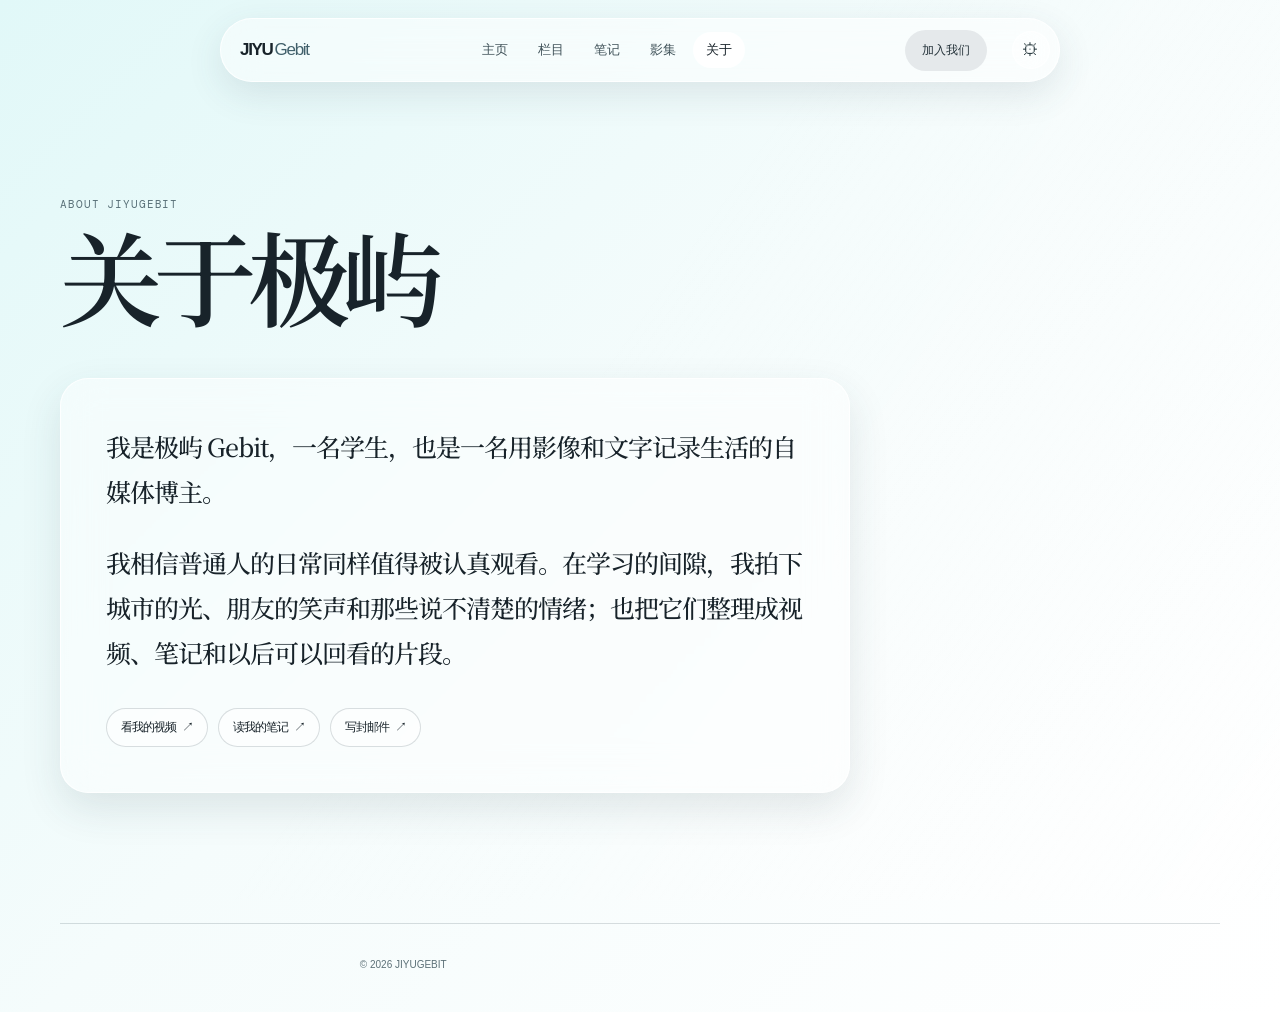
==== about.html @ cc9c372c "yes" ====
<!doctype html><html lang="zh-CN"><head><meta charset="utf-8"><meta name="viewport" content="width=device-width,initial-scale=1"><title>关于 · JIYUGebit</title><link rel="stylesheet" href="style.css"></head><body><div class="ambient"></div><header class="nav"><a class="logo" href="index.html">JIYU<span>Gebit</span></a><nav><a href="index.html">主页</a><a href="videos.html">栏目</a><a href="notes.html">笔记</a><a class="active" href="about.html">关于</a></nav><a class="join" href="mailto:hello@jiyugebit.com">加入我们 ↗</a><button class="menu">☰</button></header><main class="page about-page wrap"><p class="eyebrow">ABOUT JIYUGEBIT</p><h1>关于极屿</h1><div class="about-copy glass"><p>我是极屿 Gebit，一名学生，也是一名用影像和文字记录生活的自媒体博主。</p><p>我相信普通人的日常同样值得被认真观看。在学习的间隙，我拍下城市的光、朋友的笑声和那些说不清楚的情绪；也把它们整理成视频、笔记和以后可以回看的片段。</p><div class="about-links"><a href="videos.html">看我的视频 ↗</a><a href="notes.html">读我的笔记 ↗</a><a href="mailto:hello@jiyugebit.com">写封邮件 ↗</a></div></div></main><footer class="wrap"><small>© 2026 JIYUGEBIT</small></footer><script src="app.js"></script></body></html>
---- style.css ----
@import url('https://fonts.googleapis.com/css2?family=DM+Mono&family=Noto+Serif+SC:wght@500;600;700&family=Plus+Jakarta+Sans:wght@400;500;600;700&display=swap');:root{--ink:#18232a;--paper:#e8edf0;--glass:rgba(255,255,255,.43);--line:rgba(28,51,61,.16);--blue:#1d62db;--lime:#d7fa75}*{box-sizing:border-box}html{scroll-behavior:smooth}body{margin:0;background:radial-gradient(circle at 8% 5%,#c9edf1 0,transparent 28%),radial-gradient(circle at 97% 18%,#e8d8fd 0,transparent 24%),var(--paper);color:var(--ink);font-family:'Plus Jakarta Sans','Noto Sans SC',sans-serif}.ambient{position:fixed;inset:0;z-index:-1;background:linear-gradient(125deg,transparent 45%,rgba(255,255,255,.38));pointer-events:none}.wrap{width:min(1160px,calc(100% - 52px));margin:auto}.nav{position:sticky;top:18px;z-index:10;width:min(840px,calc(100% - 38px));height:64px;margin:18px auto 0;padding:0 9px 0 19px;display:flex;align-items:center;gap:25px;border:1px solid rgba(255,255,255,.8);border-radius:999px;background:rgba(255,255,255,.48);box-shadow:0 12px 36px rgba(55,70,89,.12);backdrop-filter:blur(18px);transition:width .35s,transform .35s}.logo{font-weight:700;color:var(--ink);text-decoration:none;letter-spacing:-1.3px;font-size:17px;white-space:nowrap}.logo span{font-weight:400;color:#41606b;margin-left:2px}.nav nav{display:flex;gap:4px;margin:auto}.nav nav a{padding:9px 13px;border-radius:999px;text-decoration:none;color:#405259;font-size:13px}.nav nav a:hover,.nav nav a.active{background:rgba(255,255,255,.9);color:var(--ink)}.join,.pill{border:0;border-radius:999px;background:var(--ink);color:white;text-decoration:none;padding:12px 17px;font-size:12px;white-space:nowrap}.join{background:var(--blue)}.menu{display:none;border:0;background:none;font-size:18px}.intro{padding:133px 0 80px}.eyebrow{font:11px 'DM Mono',monospace;letter-spacing:.08em;color:#597078;margin:0 0 15px}.intro h1,.page h1{font:600 clamp(58px,9vw,132px)/.95 'Noto Serif SC',serif;letter-spacing:-.08em;margin:0}.intro h1 em{color:var(--blue);font-style:normal}.intro-text{max-width:390px;margin:38px 0 0;font-size:15px;line-height:1.9;color:#405259}.section-title{display:flex;justify-content:space-between;align-items:end;margin-bottom:22px}.section-title h2{font:600 32px 'Noto Serif SC',serif;letter-spacing:-.07em;margin:0}.pill b{font-size:16px;margin-left:8px}.glass{background:var(--glass);border:1px solid rgba(255,255,255,.83);box-shadow:0 16px 40px rgba(45,63,78,.12);backdrop-filter:blur(20px)}.main-video{height:min(60vw,600px);border-radius:29px;overflow:hidden;position:relative}.main-video video{width:100%;height:100%;object-fit:cover;background:#263840}.video-tag{position:absolute;left:22px;top:20px;padding:8px 11px;border-radius:20px;background:rgba(255,255,255,.75);font:10px 'DM Mono';backdrop-filter:blur(8px)}.video-deck{display:flex;gap:10px;margin:18px 0 140px;height:170px}.video-card{position:relative;flex:1;overflow:hidden;border-radius:22px;cursor:pointer;transition:flex .45s cubic-bezier(.2,.8,.2,1),transform .25s;min-width:0;border:1px solid rgba(255,255,255,.8);box-shadow:0 10px 25px rgba(38,59,69,.12)}.video-card:hover,.video-card:focus{flex:2.7;transform:translateY(-4px)}.video-card img{width:100%;height:100%;object-fit:cover}.card-detail{position:absolute;inset:auto 0 0;padding:25px 17px 15px;background:linear-gradient(transparent,rgba(9,19,24,.8));color:#fff;transform:translateY(56px);transition:transform .35s}.video-card:hover .card-detail{transform:none}.card-detail h3{font-size:14px;margin:0 0 5px;white-space:nowrap}.card-detail p{font:10px 'DM Mono';margin:0;color:#e2eeee}.quote{padding:100px 0;border-top:1px solid var(--line);border-bottom:1px solid var(--line);text-align:center}.quote h2{font:600 clamp(35px,5.2vw,72px)/1.18 'Noto Serif SC',serif;letter-spacing:-.08em;margin:32px 0 23px}.quote span{font:11px 'DM Mono';color:#60747d}.journal{padding:130px 0}.notes-grid{display:grid;grid-template-columns:repeat(3,1fr);gap:15px}.note-card{min-height:255px;padding:24px;border:1px solid rgba(255,255,255,.85);border-radius:23px;background:var(--glass);box-shadow:0 10px 30px rgba(45,63,78,.08);text-decoration:none;color:var(--ink);display:flex;flex-direction:column;transition:transform .2s}.note-card:hover{transform:translateY(-6px)}.note-card time{font:11px 'DM Mono';color:#6d7d80}.note-card h3{font:600 23px/1.35 'Noto Serif SC';letter-spacing:-.05em;margin:25px 0 12px}.note-card p{font-size:13px;line-height:1.75;color:#52646a;margin:0}.note-card b{font:12px 'DM Mono';margin-top:auto;color:var(--blue)}footer{border-top:1px solid var(--line);padding:35px 0 42px;display:grid;grid-template-columns:1fr 1fr 1fr;align-items:center;font-size:12px;color:#5c7077}footer p{text-align:center;margin:0}footer small{text-align:right}.page{padding:115px 0 130px}.page h1{font-size:clamp(54px,8vw,108px)}.page-lead{font-size:16px;color:#5b6c73;margin:26px 0 65px}.all-videos{display:grid;grid-template-columns:repeat(2,1fr);gap:20px}.all-videos .video-card{height:310px}.all-videos .video-card .card-detail{transform:none}.all-videos .video-card:hover{flex:initial}.about-page{min-height:75vh}.about-copy{max-width:790px;border-radius:28px;padding:45px;margin-top:55px;font:500 25px/1.8 'Noto Serif SC';letter-spacing:-.04em}.about-copy p{margin:0 0 26px}.about-links{display:flex;gap:10px;flex-wrap:wrap;margin-top:33px}.about-links a,.platforms a{border:1px solid var(--line);border-radius:99px;padding:10px 14px;text-decoration:none;color:var(--ink);font:12px 'DM Mono';background:rgba(255,255,255,.5)}dialog{width:min(720px,calc(100% - 30px));padding:0;border:0;border-radius:28px;background:white;box-shadow:0 30px 90px rgba(15,27,36,.35);overflow:hidden}dialog::backdrop{background:rgba(25,42,52,.25);backdrop-filter:blur(14px)}dialog img{width:100%;height:360px;display:block;object-fit:cover}.modal-info{padding:23px 31px 31px}.modal-info h2{font:600 29px/1.3 'Noto Serif SC';letter-spacing:-.06em;margin:7px 0}.modal-info>p:not(.eyebrow){font-size:14px;line-height:1.7;color:#53656d}.platforms{display:flex;gap:8px;margin-top:20px}.platforms a{background:var(--ink);color:#fff;border:0}.close{position:absolute;right:16px;top:16px;z-index:1;width:35px;height:35px;border-radius:50%;border:0;background:rgba(255,255,255,.88);font-size:25px;line-height:1;cursor:pointer}@media(max-width:700px){.wrap{width:calc(100% - 32px)}.nav{top:8px;width:calc(100% - 24px);margin-top:8px;height:58px;padding-left:15px;gap:12px}.nav nav{display:none}.menu{display:block;margin-left:auto}.join{font-size:11px;padding:10px 12px}.intro{padding:100px 0 64px}.video-deck{height:135px;margin-bottom:80px}.video-card{border-radius:17px}.video-card:hover{flex:2.2}.quote{padding:75px 0}.journal{padding:85px 0}.notes-grid,.all-videos{grid-template-columns:1fr}.all-videos .video-card{height:240px}.section-title h2{font-size:27px}.about-copy{padding:25px;font-size:18px;margin-top:35px}footer{grid-template-columns:1fr;gap:15px}footer p,footer small{text-align:left}dialog img{height:230px}.modal-info{padding:20px}.platforms{flex-wrap:wrap}}
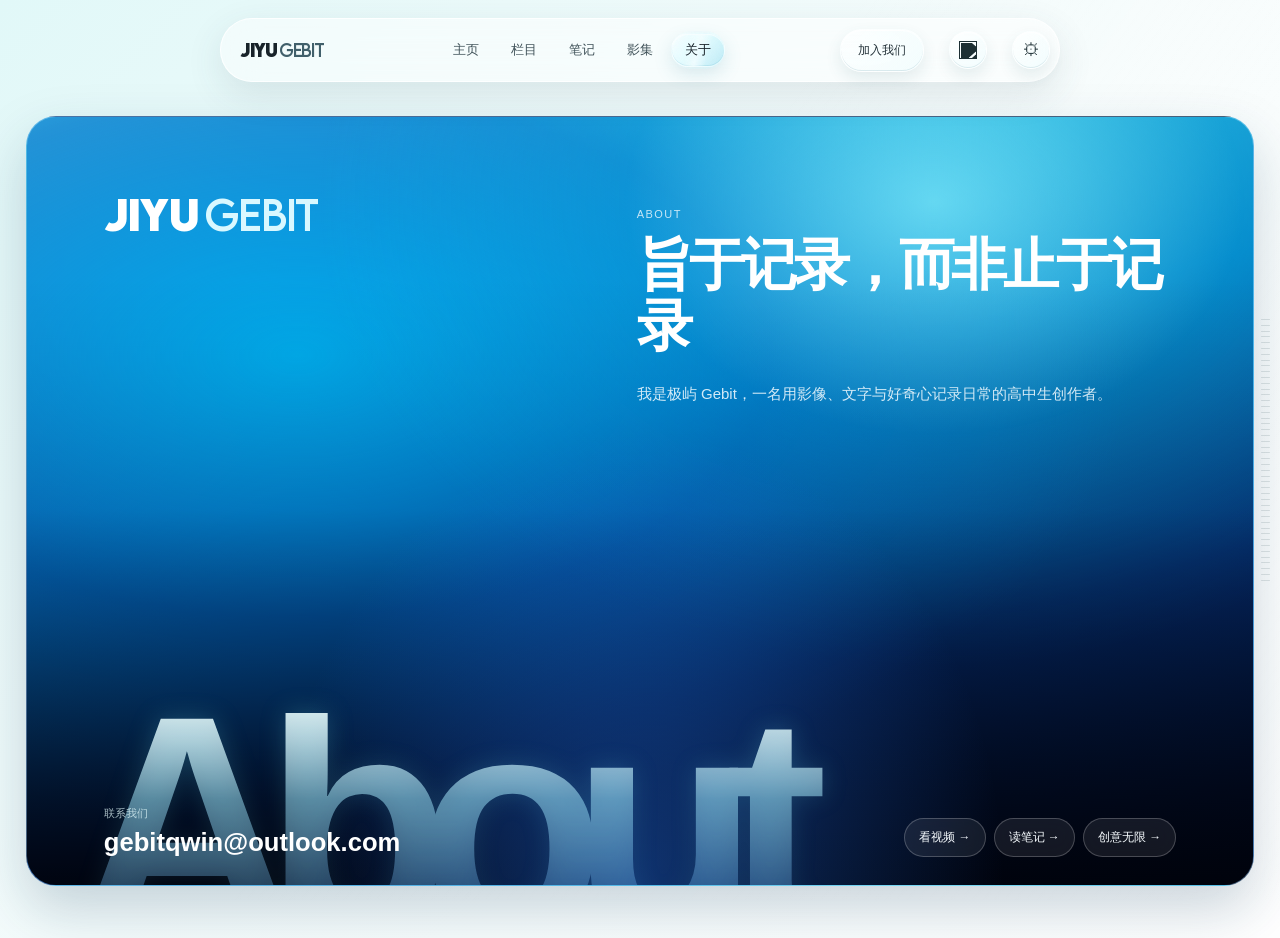
==== commit 7608becf: "3.0.1" ====
--- a/about.html
+++ b/about.html
@@ -1 +1 @@
-<!doctype html><html lang="zh-CN"><head><meta charset="utf-8"><meta name="viewport" content="width=device-width,initial-scale=1"><title>关于 · JIYUGebit</title><link rel="stylesheet" href="style.css"></head><body><div class="ambient"></div><header class="nav"><a class="logo" href="index.html">JIYU<span>Gebit</span></a><nav><a href="index.html">主页</a><a href="videos.html">栏目</a><a href="notes.html">笔记</a><a class="active" href="about.html">关于</a></nav><a class="join" href="mailto:hello@jiyugebit.com">加入我们 ↗</a><button class="menu">☰</button></header><main class="page about-page wrap"><p class="eyebrow">ABOUT JIYUGEBIT</p><h1>关于极屿</h1><div class="about-copy glass"><p>我是极屿 Gebit，一名学生，也是一名用影像和文字记录生活的自媒体博主。</p><p>我相信普通人的日常同样值得被认真观看。在学习的间隙，我拍下城市的光、朋友的笑声和那些说不清楚的情绪；也把它们整理成视频、笔记和以后可以回看的片段。</p><div class="about-links"><a href="videos.html">看我的视频 ↗</a><a href="notes.html">读我的笔记 ↗</a><a href="mailto:hello@jiyugebit.com">写封邮件 ↗</a></div></div></main><footer class="wrap"><small>© 2026 JIYUGEBIT</small></footer><script src="app.js"></script></body></html>
+<!doctype html><html lang="zh-CN"><head><meta charset="utf-8"><meta name="viewport" content="width=device-width,initial-scale=1"><title>关于 · JIYUGebit</title><link rel="stylesheet" href="style.css"></head><body><div class="ambient"></div><header class="nav"><a class="logo" href="index.html">JIYU<span>Gebit</span></a><nav><a href="index.html">主页</a><a href="videos.html">栏目</a><a href="notes.html">笔记</a><a class="active" href="about.html">关于</a></nav><a class="join" href="mailto:hello@jiyugebit.com">加入我们 ↗</a><button class="menu">☰</button></header><main class="page about-page wrap"><p class="eyebrow">ABOUT JIYUGEBIT</p><h1>关于极屿</h1><div class="about-copy glass"><p>这里是极屿 Gebit，一名学生，也是一名用影像和文字记录生活的自媒体创作者。</p><p>我相信普通人的日常同样值得被认真观看。在学习的间隙，我拍下城市的光、朋友的笑声和那些说不清楚的情绪；也把它们整理成视频、笔记和以后可以回看的片段。</p><div class="about-links"><a href="videos.html">看我的视频 ↗</a><a href="notes.html">读我的笔记 ↗</a><a href="mailto:hello@jiyugebit.com">写封邮件 ↗</a></div></div></main><footer class="wrap"><small>© 2026 JIYUGEBIT</small></footer><script src="app.js"></script></body></html>
--- a/style.css
+++ b/style.css
@@ -1 +1 @@
-@import url('https://fonts.googleapis.com/css2?family=DM+Mono&family=Noto+Serif+SC:wght@500;600;700&family=Plus+Jakarta+Sans:wght@400;500;600;700&display=swap');:root{--ink:#18232a;--paper:#e8edf0;--glass:rgba(255,255,255,.43);--line:rgba(28,51,61,.16);--blue:#1d62db;--lime:#d7fa75}*{box-sizing:border-box}html{scroll-behavior:smooth}body{margin:0;background:radial-gradient(circle at 8% 5%,#c9edf1 0,transparent 28%),radial-gradient(circle at 97% 18%,#e8d8fd 0,transparent 24%),var(--paper);color:var(--ink);font-family:'Plus Jakarta Sans','Noto Sans SC',sans-serif}.ambient{position:fixed;inset:0;z-index:-1;background:linear-gradient(125deg,transparent 45%,rgba(255,255,255,.38));pointer-events:none}.wrap{width:min(1160px,calc(100% - 52px));margin:auto}.nav{position:sticky;top:18px;z-index:10;width:min(840px,calc(100% - 38px));height:64px;margin:18px auto 0;padding:0 9px 0 19px;display:flex;align-items:center;gap:25px;border:1px solid rgba(255,255,255,.8);border-radius:999px;background:rgba(255,255,255,.48);box-shadow:0 12px 36px rgba(55,70,89,.12);backdrop-filter:blur(18px);transition:width .35s,transform .35s}.logo{font-weight:700;color:var(--ink);text-decoration:none;letter-spacing:-1.3px;font-size:17px;white-space:nowrap}.logo span{font-weight:400;color:#41606b;margin-left:2px}.nav nav{display:flex;gap:4px;margin:auto}.nav nav a{padding:9px 13px;border-radius:999px;text-decoration:none;color:#405259;font-size:13px}.nav nav a:hover,.nav nav a.active{background:rgba(255,255,255,.9);color:var(--ink)}.join,.pill{border:0;border-radius:999px;background:var(--ink);color:white;text-decoration:none;padding:12px 17px;font-size:12px;white-space:nowrap}.join{background:var(--blue)}.menu{display:none;border:0;background:none;font-size:18px}.intro{padding:133px 0 80px}.eyebrow{font:11px 'DM Mono',monospace;letter-spacing:.08em;color:#597078;margin:0 0 15px}.intro h1,.page h1{font:600 clamp(58px,9vw,132px)/.95 'Noto Serif SC',serif;letter-spacing:-.08em;margin:0}.intro h1 em{color:var(--blue);font-style:normal}.intro-text{max-width:390px;margin:38px 0 0;font-size:15px;line-height:1.9;color:#405259}.section-title{display:flex;justify-content:space-between;align-items:end;margin-bottom:22px}.section-title h2{font:600 32px 'Noto Serif SC',serif;letter-spacing:-.07em;margin:0}.pill b{font-size:16px;margin-left:8px}.glass{background:var(--glass);border:1px solid rgba(255,255,255,.83);box-shadow:0 16px 40px rgba(45,63,78,.12);backdrop-filter:blur(20px)}.main-video{height:min(60vw,600px);border-radius:29px;overflow:hidden;position:relative}.main-video video{width:100%;height:100%;object-fit:cover;background:#263840}.video-tag{position:absolute;left:22px;top:20px;padding:8px 11px;border-radius:20px;background:rgba(255,255,255,.75);font:10px 'DM Mono';backdrop-filter:blur(8px)}.video-deck{display:flex;gap:10px;margin:18px 0 140px;height:170px}.video-card{position:relative;flex:1;overflow:hidden;border-radius:22px;cursor:pointer;transition:flex .45s cubic-bezier(.2,.8,.2,1),transform .25s;min-width:0;border:1px solid rgba(255,255,255,.8);box-shadow:0 10px 25px rgba(38,59,69,.12)}.video-card:hover,.video-card:focus{flex:2.7;transform:translateY(-4px)}.video-card img{width:100%;height:100%;object-fit:cover}.card-detail{position:absolute;inset:auto 0 0;padding:25px 17px 15px;background:linear-gradient(transparent,rgba(9,19,24,.8));color:#fff;transform:translateY(56px);transition:transform .35s}.video-card:hover .card-detail{transform:none}.card-detail h3{font-size:14px;margin:0 0 5px;white-space:nowrap}.card-detail p{font:10px 'DM Mono';margin:0;color:#e2eeee}.quote{padding:100px 0;border-top:1px solid var(--line);border-bottom:1px solid var(--line);text-align:center}.quote h2{font:600 clamp(35px,5.2vw,72px)/1.18 'Noto Serif SC',serif;letter-spacing:-.08em;margin:32px 0 23px}.quote span{font:11px 'DM Mono';color:#60747d}.journal{padding:130px 0}.notes-grid{display:grid;grid-template-columns:repeat(3,1fr);gap:15px}.note-card{min-height:255px;padding:24px;border:1px solid rgba(255,255,255,.85);border-radius:23px;background:var(--glass);box-shadow:0 10px 30px rgba(45,63,78,.08);text-decoration:none;color:var(--ink);display:flex;flex-direction:column;transition:transform .2s}.note-card:hover{transform:translateY(-6px)}.note-card time{font:11px 'DM Mono';color:#6d7d80}.note-card h3{font:600 23px/1.35 'Noto Serif SC';letter-spacing:-.05em;margin:25px 0 12px}.note-card p{font-size:13px;line-height:1.75;color:#52646a;margin:0}.note-card b{font:12px 'DM Mono';margin-top:auto;color:var(--blue)}footer{border-top:1px solid var(--line);padding:35px 0 42px;display:grid;grid-template-columns:1fr 1fr 1fr;align-items:center;font-size:12px;color:#5c7077}footer p{text-align:center;margin:0}footer small{text-align:right}.page{padding:115px 0 130px}.page h1{font-size:clamp(54px,8vw,108px)}.page-lead{font-size:16px;color:#5b6c73;margin:26px 0 65px}.all-videos{display:grid;grid-template-columns:repeat(2,1fr);gap:20px}.all-videos .video-card{height:310px}.all-videos .video-card .card-detail{transform:none}.all-videos .video-card:hover{flex:initial}.about-page{min-height:75vh}.about-copy{max-width:790px;border-radius:28px;padding:45px;margin-top:55px;font:500 25px/1.8 'Noto Serif SC';letter-spacing:-.04em}.about-copy p{margin:0 0 26px}.about-links{display:flex;gap:10px;flex-wrap:wrap;margin-top:33px}.about-links a,.platforms a{border:1px solid var(--line);border-radius:99px;padding:10px 14px;text-decoration:none;color:var(--ink);font:12px 'DM Mono';background:rgba(255,255,255,.5)}dialog{width:min(720px,calc(100% - 30px));padding:0;border:0;border-radius:28px;background:white;box-shadow:0 30px 90px rgba(15,27,36,.35);overflow:hidden}dialog::backdrop{background:rgba(25,42,52,.25);backdrop-filter:blur(14px)}dialog img{width:100%;height:360px;display:block;object-fit:cover}.modal-info{padding:23px 31px 31px}.modal-info h2{font:600 29px/1.3 'Noto Serif SC';letter-spacing:-.06em;margin:7px 0}.modal-info>p:not(.eyebrow){font-size:14px;line-height:1.7;color:#53656d}.platforms{display:flex;gap:8px;margin-top:20px}.platforms a{background:var(--ink);color:#fff;border:0}.close{position:absolute;right:16px;top:16px;z-index:1;width:35px;height:35px;border-radius:50%;border:0;background:rgba(255,255,255,.88);font-size:25px;line-height:1;cursor:pointer}@media(max-width:700px){.wrap{width:calc(100% - 32px)}.nav{top:8px;width:calc(100% - 24px);margin-top:8px;height:58px;padding-left:15px;gap:12px}.nav nav{display:none}.menu{display:block;margin-left:auto}.join{font-size:11px;padding:10px 12px}.intro{padding:100px 0 64px}.video-deck{height:135px;margin-bottom:80px}.video-card{border-radius:17px}.video-card:hover{flex:2.2}.quote{padding:75px 0}.journal{padding:85px 0}.notes-grid,.all-videos{grid-template-columns:1fr}.all-videos .video-card{height:240px}.section-title h2{font-size:27px}.about-copy{padding:25px;font-size:18px;margin-top:35px}footer{grid-template-columns:1fr;gap:15px}footer p,footer small{text-align:left}dialog img{height:230px}.modal-info{padding:20px}.platforms{flex-wrap:wrap}}
+﻿@import url('https://fonts.googleapis.com/css2?family=DM+Mono&family=Noto+Serif+SC:wght@500;600;700&family=Plus+Jakarta+Sans:wght@400;500;600;700&display=swap');:root{--ink:#18232a;--paper:#e8edf0;--glass:rgba(255,255,255,.43);--line:rgba(28,51,61,.16);--blue:#1d62db;--lime:#d7fa75}*{box-sizing:border-box}html{scroll-behavior:smooth}body{margin:0;background:radial-gradient(circle at 8% 5%,#c9edf1 0,transparent 28%),radial-gradient(circle at 97% 18%,#e8d8fd 0,transparent 24%),var(--paper);color:var(--ink);font-family:'Plus Jakarta Sans','Noto Sans SC',sans-serif}.ambient{position:fixed;inset:0;z-index:-1;background:linear-gradient(125deg,transparent 45%,rgba(255,255,255,.38));pointer-events:none}.wrap{width:min(1160px,calc(100% - 52px));margin:auto}.nav{position:sticky;top:18px;z-index:10;width:min(840px,calc(100% - 38px));height:64px;margin:18px auto 0;padding:0 9px 0 19px;display:flex;align-items:center;gap:25px;border:1px solid rgba(255,255,255,.8);border-radius:999px;background:rgba(255,255,255,.48);box-shadow:0 12px 36px rgba(55,70,89,.12);backdrop-filter:blur(18px);transition:width .35s,transform .35s}.logo{font-weight:700;color:var(--ink);text-decoration:none;letter-spacing:-1.3px;font-size:17px;white-space:nowrap}.logo span{font-weight:400;color:#41606b;margin-left:2px}.nav nav{display:flex;gap:4px;margin:auto}.nav nav a{padding:9px 13px;border-radius:999px;text-decoration:none;color:#405259;font-size:13px}.nav nav a:hover,.nav nav a.active{background:rgba(255,255,255,.9);color:var(--ink)}.join,.pill{border:0;border-radius:999px;background:var(--ink);color:white;text-decoration:none;padding:12px 17px;font-size:12px;white-space:nowrap}.join{background:var(--blue)}.menu{display:none;border:0;background:none;font-size:18px}.intro{padding:133px 0 80px}.eyebrow{font:11px 'DM Mono',monospace;letter-spacing:.08em;color:#597078;margin:0 0 15px}.intro h1,.page h1{font:600 clamp(58px,9vw,132px)/.95 'Noto Serif SC',serif;letter-spacing:-.08em;margin:0}.intro h1 em{color:var(--blue);font-style:normal}.intro-text{max-width:390px;margin:38px 0 0;font-size:15px;line-height:1.9;color:#405259}.section-title{display:flex;justify-content:space-between;align-items:end;margin-bottom:22px}.section-title h2{font:600 32px 'Noto Serif SC',serif;letter-spacing:-.07em;margin:0}.pill b{font-size:16px;margin-left:8px}.glass{background:var(--glass);border:1px solid rgba(255,255,255,.83);box-shadow:0 16px 40px rgba(45,63,78,.12);backdrop-filter:blur(20px)}.main-video{height:min(60vw,600px);border-radius:29px;overflow:hidden;position:relative}.main-video video{width:100%;height:100%;object-fit:cover;background:#263840}.video-tag{position:absolute;left:22px;top:20px;padding:8px 11px;border-radius:20px;background:rgba(255,255,255,.75);font:10px 'DM Mono';backdrop-filter:blur(8px)}.video-deck{display:flex;gap:10px;margin:18px 0 140px;height:170px}.video-card{position:relative;flex:1;overflow:hidden;border-radius:22px;cursor:pointer;transition:flex .45s cubic-bezier(.2,.8,.2,1),transform .25s;min-width:0;border:1px solid rgba(255,255,255,.8);box-shadow:0 10px 25px rgba(38,59,69,.12)}.video-card:hover,.video-card:focus{flex:2.7;transform:translateY(-4px)}.video-card img{width:100%;height:100%;object-fit:cover}.card-detail{position:absolute;inset:auto 0 0;padding:25px 17px 15px;background:linear-gradient(transparent,rgba(9,19,24,.8));color:#fff;transform:translateY(56px);transition:transform .35s}.video-card:hover .card-detail{transform:none}.card-detail h3{font-size:14px;margin:0 0 5px;white-space:nowrap}.card-detail p{font:10px 'DM Mono';margin:0;color:#e2eeee}.quote{padding:100px 0;border-top:1px solid var(--line);border-bottom:1px solid var(--line);text-align:center}.quote h2{font:600 clamp(35px,5.2vw,72px)/1.18 'Noto Serif SC',serif;letter-spacing:-.08em;margin:32px 0 23px}.quote span{font:11px 'DM Mono';color:#60747d}.journal{padding:130px 0}.notes-grid{display:grid;grid-template-columns:repeat(3,1fr);gap:15px}.note-card{min-height:255px;padding:24px;border:1px solid rgba(255,255,255,.85);border-radius:23px;background:var(--glass);box-shadow:0 10px 30px rgba(45,63,78,.08);text-decoration:none;color:var(--ink);display:flex;flex-direction:column;transition:transform .2s}.note-card:hover{transform:translateY(-6px)}.note-card time{font:11px 'DM Mono';color:#6d7d80}.note-card h3{font:600 23px/1.35 'Noto Serif SC';letter-spacing:-.05em;margin:25px 0 12px}.note-card p{font-size:13px;line-height:1.75;color:#52646a;margin:0}.note-card b{font:12px 'DM Mono';margin-top:auto;color:var(--blue)}footer{border-top:1px solid var(--line);padding:35px 0 42px;display:grid;grid-template-columns:1fr 1fr 1fr;align-items:center;font-size:12px;color:#5c7077}footer p{text-align:center;margin:0}footer small{text-align:right}.page{padding:115px 0 130px}.page h1{font-size:clamp(54px,8vw,108px)}.page-lead{font-size:16px;color:#5b6c73;margin:26px 0 65px}.all-videos{display:grid;grid-template-columns:repeat(2,1fr);gap:20px}.all-videos .video-card{height:310px}.all-videos .video-card .card-detail{transform:none}.all-videos .video-card:hover{flex:initial}.about-page{min-height:75vh}.about-copy{max-width:790px;border-radius:28px;padding:45px;margin-top:55px;font:500 25px/1.8 'Noto Serif SC';letter-spacing:-.04em}.about-copy p{margin:0 0 26px}.about-links{display:flex;gap:10px;flex-wrap:wrap;margin-top:33px}.about-links a,.platforms a{border:1px solid var(--line);border-radius:99px;padding:10px 14px;text-decoration:none;color:var(--ink);font:12px 'DM Mono';background:rgba(255,255,255,.5)}dialog{width:min(720px,calc(100% - 30px));padding:0;border:0;border-radius:28px;background:white;box-shadow:0 30px 90px rgba(15,27,36,.35);overflow:hidden}dialog::backdrop{background:rgba(25,42,52,.25);backdrop-filter:blur(14px)}dialog img{width:100%;height:360px;display:block;object-fit:cover}.modal-info{padding:23px 31px 31px}.modal-info h2{font:600 29px/1.3 'Noto Serif SC';letter-spacing:-.06em;margin:7px 0}.modal-info>p:not(.eyebrow){font-size:14px;line-height:1.7;color:#53656d}.platforms{display:flex;gap:8px;margin-top:20px}.platforms a{background:var(--ink);color:#fff;border:0}.close{position:absolute;right:16px;top:16px;z-index:1;width:35px;height:35px;border-radius:50%;border:0;background:rgba(255,255,255,.88);font-size:25px;line-height:1;cursor:pointer}@media(max-width:1024px){.wrap{width:calc(100% - 32px)}.nav{top:8px;width:calc(100% - 24px);margin-top:8px;height:58px;padding-left:15px;gap:12px}.nav nav{display:none}.menu{display:block;margin-left:auto}.join{font-size:11px;padding:10px 12px}.intro{padding:100px 0 64px}.video-deck{height:135px;margin-bottom:80px}.video-card{border-radius:17px}.video-card:hover{flex:2.2}.quote{padding:75px 0}.journal{padding:85px 0}.notes-grid,.all-videos{grid-template-columns:1fr}.all-videos .video-card{height:240px}.section-title h2{font-size:27px}.about-copy{padding:25px;font-size:18px;margin-top:35px}footer{grid-template-columns:1fr;gap:15px}footer p,footer small{text-align:left}dialog img{height:230px}.modal-info{padding:20px}.platforms{flex-wrap:wrap}}
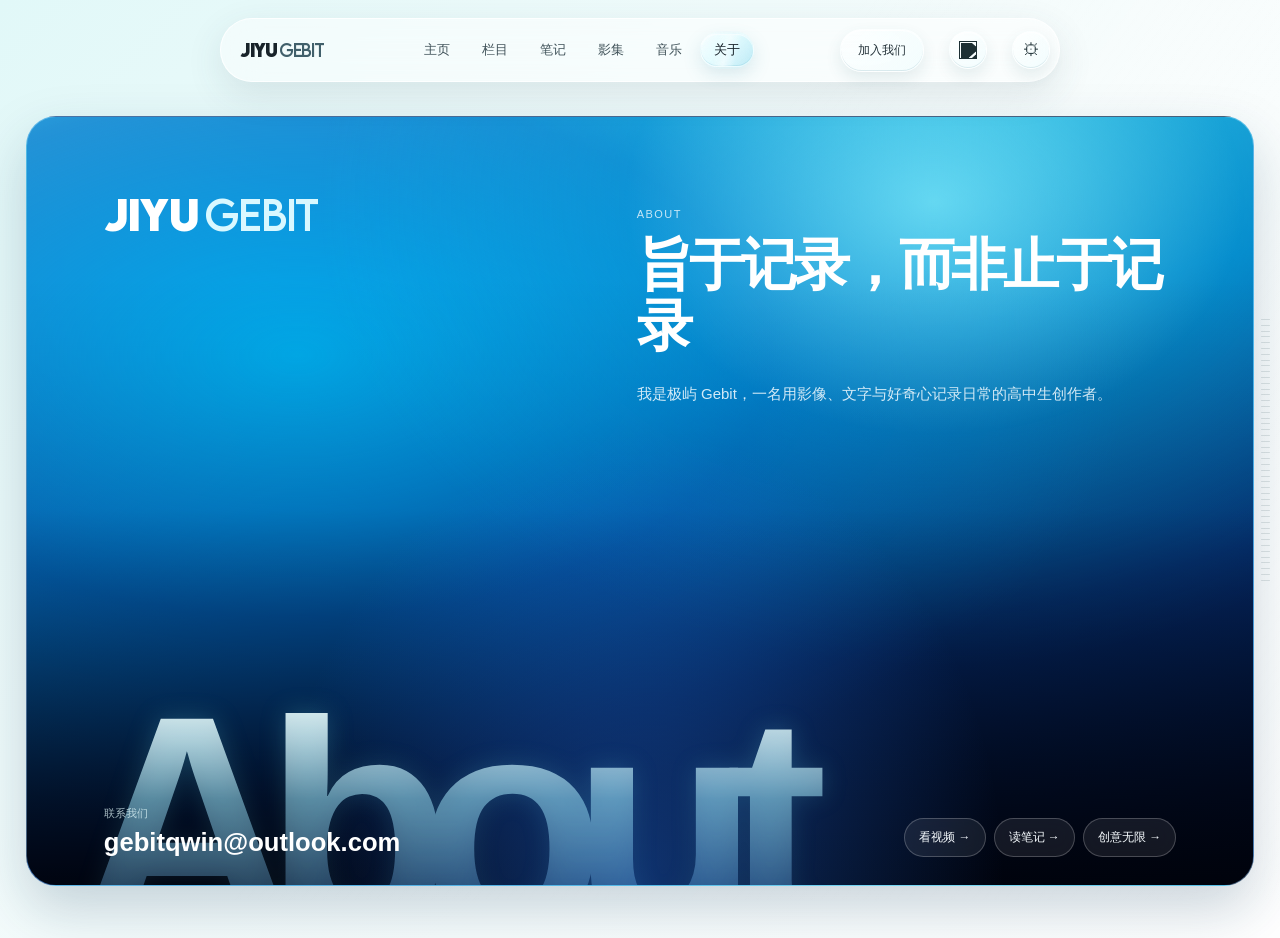
==== commit e719a3ec: "4.1" ====
--- a/about.html
+++ b/about.html
@@ -1 +1 @@
-<!doctype html><html lang="zh-CN"><head><meta charset="utf-8"><meta name="viewport" content="width=device-width,initial-scale=1"><title>关于 · JIYUGebit</title><link rel="stylesheet" href="style.css"></head><body><div class="ambient"></div><header class="nav"><a class="logo" href="index.html">JIYU<span>Gebit</span></a><nav><a href="index.html">主页</a><a href="videos.html">栏目</a><a href="notes.html">笔记</a><a class="active" href="about.html">关于</a></nav><a class="join" href="mailto:hello@jiyugebit.com">加入我们 ↗</a><button class="menu">☰</button></header><main class="page about-page wrap"><p class="eyebrow">ABOUT JIYUGEBIT</p><h1>关于极屿</h1><div class="about-copy glass"><p>这里是极屿 Gebit，一名学生，也是一名用影像和文字记录生活的自媒体创作者。</p><p>我相信普通人的日常同样值得被认真观看。在学习的间隙，我拍下城市的光、朋友的笑声和那些说不清楚的情绪；也把它们整理成视频、笔记和以后可以回看的片段。</p><div class="about-links"><a href="videos.html">看我的视频 ↗</a><a href="notes.html">读我的笔记 ↗</a><a href="mailto:hello@jiyugebit.com">写封邮件 ↗</a></div></div></main><footer class="wrap"><small>© 2026 JIYUGEBIT</small></footer><script src="app.js"></script></body></html>
+<!doctype html><html lang="zh-CN"><head><meta charset="utf-8"><meta name="viewport" content="width=device-width,initial-scale=1"><title>关于 · JIYUGebit</title><link rel="stylesheet" href="style.css"></head><body><div class="ambient"></div><header class="nav"><a class="logo" href="index.html">JIYU<span>Gebit</span></a><nav><a href="index.html">主页</a><a href="videos.html">栏目</a><a href="notes.html">笔记</a><a class="active" href="about.html">关于</a></nav><a class="join" href="mailto:hello@jiyugebit.com">加入我们 ↗</a><button class="menu">☰</button></header><main class="page about-page wrap"><p class="eyebrow">ABOUT JIYUGEBIT</p><h1>关于极屿</h1><div class="about-copy glass"><p>这里是极屿 Gebit，一名学生，也是一名用影像和文字记录生活的自媒体创作者。</p><p>我相信普通人的日常同样值得被认真观看。在学习的间隙，我拍下城市的光、朋友的笑声和那些说不清楚的情绪；也把它们整理成视频、笔记和以后可以回看的片段。</p><div class="about-links"><a href="videos.html">看我的视频 ↗</a><a href="notes.html">读我的笔记 ↗</a><a href="mailto:hello@jiyugebit.com">写封邮件 ↗</a></div></div></main><footer class="wrap"><small>© 2026 JIYUGEBIT</small></footer><script src="app.js?v=20260727-recovery11"></script></body></html>
